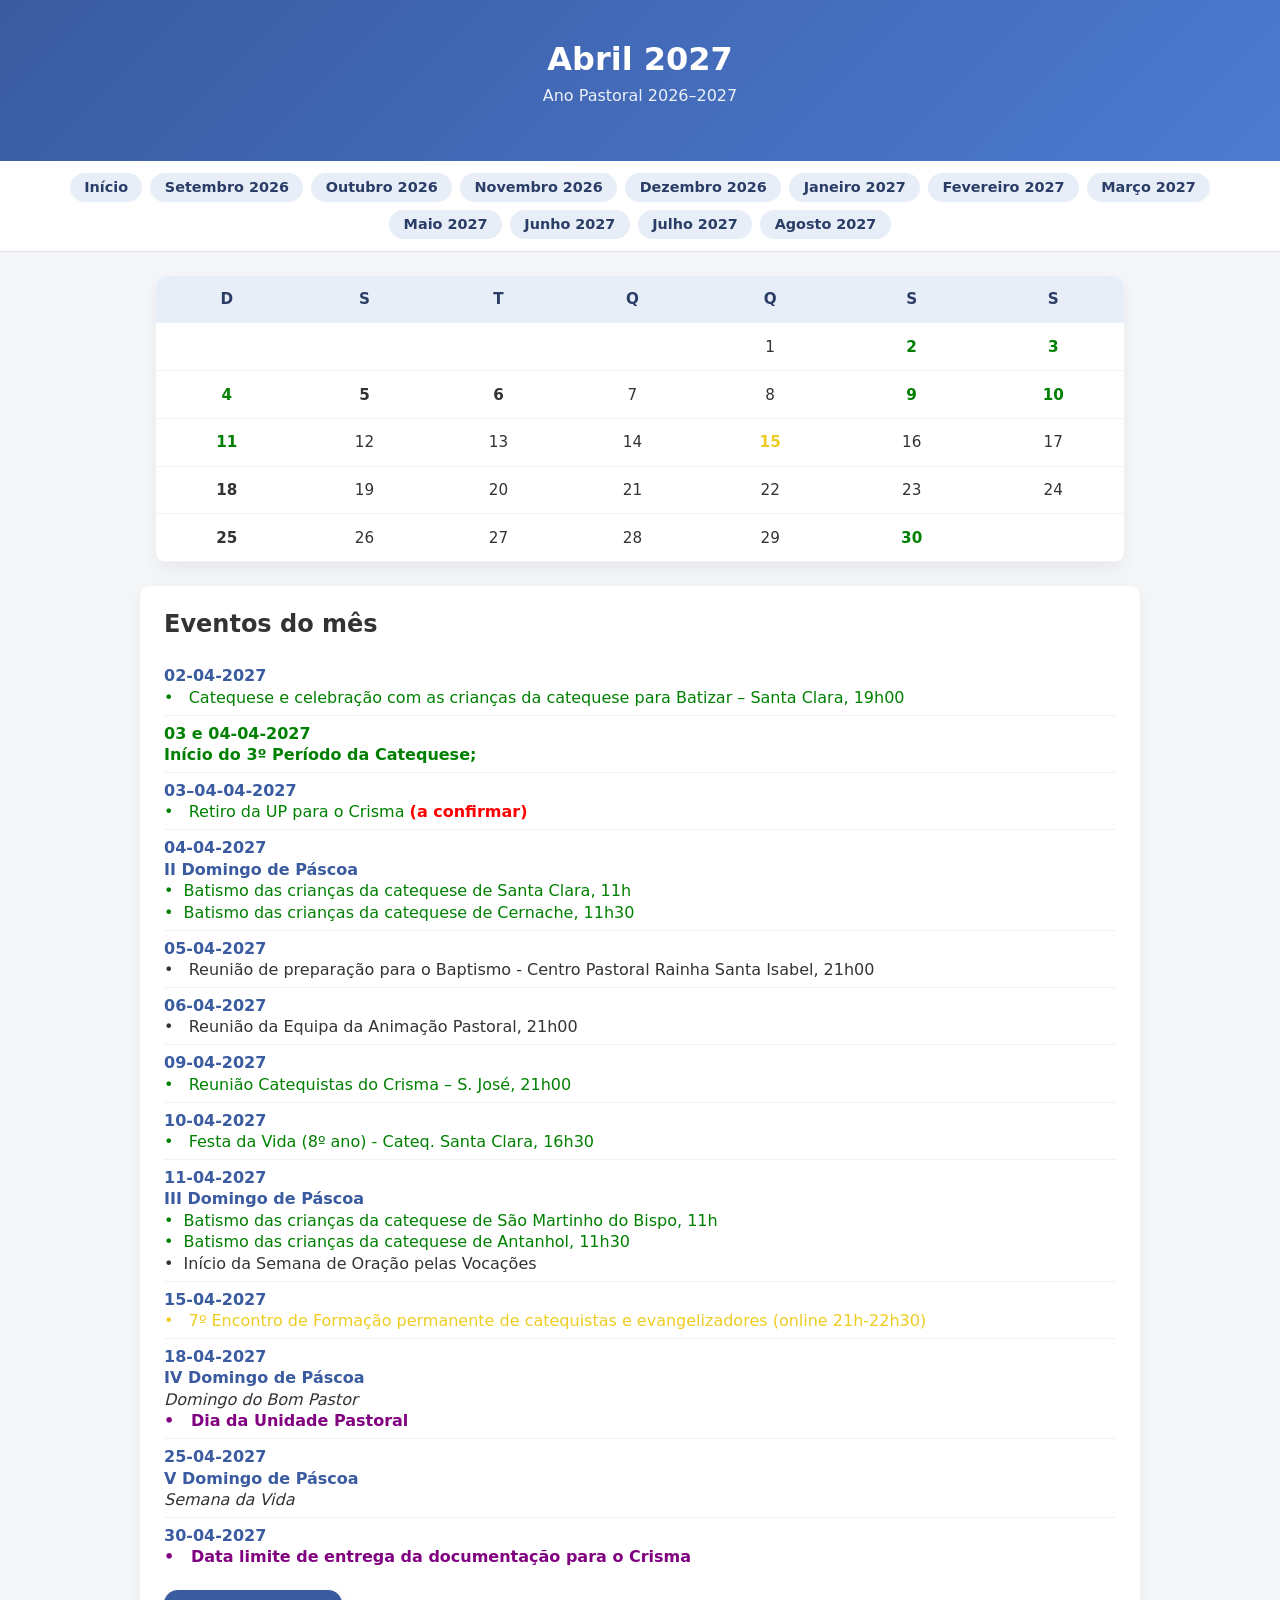
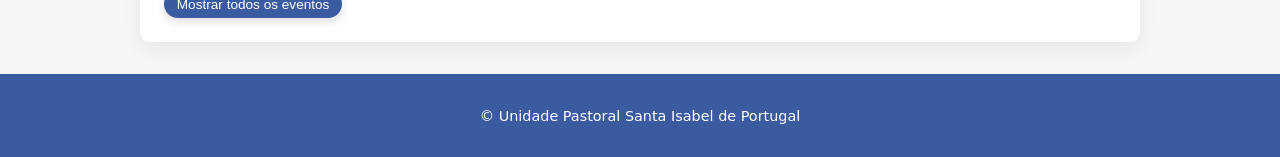
==== abril-2027.html @ 4c645584 "Add files via upload" ====
<!DOCTYPE html>
<html lang="pt">
<head>
  <meta charset="UTF-8">
  <title>Abril 2027 – Catequese UP</title>
  <link rel="stylesheet" href="style.css">
</head>
<body>
<header>
  <h1>Abril 2027</h1>
  <p>Ano Pastoral 2026–2027</p>
</header>

<nav><a href="index.html">Início</a>
<a href="setembro-2026.html">Setembro 2026</a>
<a href="outubro-2026.html">Outubro 2026</a>
<a href="novembro-2026.html">Novembro 2026</a>
<a href="dezembro-2026.html">Dezembro 2026</a>
<a href="janeiro-2027.html">Janeiro 2027</a>
<a href="fevereiro-2027.html">Fevereiro 2027</a>
<a href="marco-2027.html">Março 2027</a>
<a href="maio-2027.html">Maio 2027</a>
<a href="junho-2027.html">Junho 2027</a>
<a href="julho-2027.html">Julho 2027</a>
<a href="agosto-2027.html">Agosto 2027</a>
</nav>

<section class="calendar">
  <table>
    <thead>
      <tr>
        <th>D</th><th>S</th><th>T</th><th>Q</th><th>Q</th><th>S</th><th>S</th>
      </tr>
    </thead>
    <tbody>
      <tr><td></td><td></td><td></td><td></td><td>1</td><td><strong style="color: green;">2</strong></td><td><strong style="color: green;">3</strong></td></tr>
      <tr><td><strong style="color: green;">4</strong></td><td><strong>5</strong></td><td><strong>6</strong></td><td>7</td><td>8</td><td><strong style="color: green;">9</strong></td><td><strong style="color: green;">10</strong></td></tr>
      <tr><td><strong style="color: green;">11</strong></td><td>12</td><td>13</td><td>14</td><td><strong style="color:rgb(238, 204, 33)">15</strong></td><td>16</td><td>17</td></tr>
      <tr><td><strong>18</strong></td><td>19</td><td>20</td><td>21</td><td>22</td><td>23</td><td>24</td></tr>
      <tr><td><strong>25</strong></td><td>26</td><td>27</td><td>28</td><td>29</td><td><strong style="color: green;">30</strong></td><td></td></tr>
    </tbody>
  </table>
</section>

<section class="events">
  <h2>Eventos do mês</h2>
  <ul>
    <li><strong>02-04-2027</strong> <span style="color: green;"> &bull;&nbsp;&nbsp; Catequese e celebração com as crianças da catequese para Batizar – Santa Clara, 19h00 </span></li>
    <li><strong style="color: green;">03 e 04-04-2027</strong> 
    <strong style="color: green;">Início do 3º Período da Catequese; </strong></li>
    <li><strong>03–04-04-2027</strong> <span style="color: green;">&bull;&nbsp;&nbsp; Retiro da UP para o Crisma <strong style="color: red;">(a confirmar)</strong></span></li>
    <li><strong>04-04-2027</strong> <strong>II Domingo de Páscoa</strong> 
    <span style="color: green;"> &bull;&nbsp;&nbsp;Batismo das crianças da catequese de Santa Clara, 11h</span>
    <span style="color: green;"> &bull;&nbsp;&nbsp;Batismo das crianças da catequese de Cernache, 11h30</span></li>
    <li><strong>05-04-2027</strong> &bull;&nbsp;&nbsp; Reunião de preparação para o Baptismo - Centro Pastoral Rainha Santa Isabel, 21h00</li>
    <li><strong>06-04-2027</strong> &bull;&nbsp;&nbsp; Reunião da Equipa da Animação Pastoral, 21h00</li>
    <li><strong>09-04-2027</strong> <span style="color: green;">&bull;&nbsp;&nbsp; Reunião Catequistas do Crisma – S. José, 21h00</span></li>
    <li><strong>10-04-2027</strong> <span style="color: green;">&bull;&nbsp;&nbsp; Festa da Vida (8º ano) - Cateq. Santa Clara, 16h30</span></li>
    <li><strong>11-04-2027</strong> <strong>III Domingo de Páscoa</strong> 
    <span style="color: green;"> &bull;&nbsp;&nbsp;Batismo das crianças da catequese de São Martinho do Bispo, 11h</span>
    <span style="color: green;"> &bull;&nbsp;&nbsp;Batismo das crianças da catequese de Antanhol, 11h30</span>
    &bull;&nbsp;&nbsp;Início da Semana de Oração pelas Vocações</li>
    <li><strong>15-04-2027</strong><span style="color:rgb(238, 204, 33)">&bull;&nbsp;&nbsp; 7º Encontro de Formação permanente de catequistas e evangelizadores (online 21h-22h30)</span></li>
    <li><strong>18-04-2027</strong> <strong>IV Domingo de Páscoa</strong> <span style="font-style: italic;">Domingo do Bom Pastor</span>
    <strong style="color: purple;"> &bull;&nbsp;&nbsp; Dia da Unidade Pastoral</strong></li>
    <li><strong>25-04-2027</strong> <strong>V Domingo de Páscoa</strong> <span style="font-style: italic;">Semana da Vida</span></li>
    <li><strong>30-04-2027</strong> <strong style="color: purple;">&bull;&nbsp;&nbsp; Data limite de entrega da documentação para o Crisma</strong></li>
  </ul>
</section>

<footer><p>© Unidade Pastoral Santa Isabel de Portugal</p></footer>

<script src="script.js"></script>
</body>
</html>
---- style.css ----
:root {
  --bg: #f5f6f8;
  --card-bg: #ffffff;
  --primary: #3a5ba0;
  --primary-soft: #e8eef7;
  --text-main: #333;
  --text-muted: #666;
  --radius: 10px;
  --shadow: 0 8px 20px rgba(0,0,0,0.06);
  --transition-fast: 0.2s ease-out;
}

* {
  box-sizing: border-box;
}

body {
  font-family: "Inter", system-ui, -apple-system, BlinkMacSystemFont, "Segoe UI", sans-serif;
  margin: 0;
  background: var(--bg);
  color: var(--text-main);
}

/* HEADER */

header {
  background: linear-gradient(135deg, #3a5ba0, #4c7bd1);
  color: white;
  padding: 2.5rem 1.5rem;
  text-align: center;
}

header h1 {
  margin: 0;
  font-size: 2rem;
}

header p {
  margin-top: 0.5rem;
  opacity: 0.9;
}

/* NAV */

nav {
  background: #ffffff;
  padding: 0.75rem 1rem;
  display: flex;
  justify-content: center;
  gap: 0.5rem;
  flex-wrap: wrap;
  border-bottom: 1px solid #e0e3ea;
  position: sticky;
  top: 0;
  z-index: 10;
}

nav a {
  padding: 0.4rem 0.9rem;
  background: var(--primary-soft);
  border-radius: 999px;
  text-decoration: none;
  color: #2a3d66;
  font-weight: 600;
  font-size: 0.9rem;
  transition: background var(--transition-fast), transform var(--transition-fast), box-shadow var(--transition-fast);
}

nav a:hover {
  background: #d4def0;
  transform: translateY(-1px);
  box-shadow: 0 4px 10px rgba(0,0,0,0.08);
}

/* LAYOUT */

section {
  max-width: 1000px;
  margin: 1.5rem auto;
  padding: 0 1rem;
}

/* CALENDÁRIO */

.calendar table {
  width: 100%;
  border-collapse: collapse;
  background: var(--card-bg);
  border-radius: var(--radius);
  overflow: hidden;
  box-shadow: var(--shadow);
  animation: fadeInUp 0.4s ease-out;
}

.calendar thead {
  background: var(--primary-soft);
}

.calendar th,
.calendar td {
  padding: 0.9rem 0.4rem;
  text-align: center;
  border-bottom: 1px solid #f0f2f7;
  font-size: 0.95rem;
}

.calendar th {
  font-weight: 600;
  color: #2a3d66;
}

.calendar td {
  position: relative;
  cursor: default;
  transition: background var(--transition-fast), transform var(--transition-fast);
}

.calendar td:not(:empty):hover {
  background: #f7f9ff;
  transform: scale(1.03);
}

/* “badge” de dia (opcional) */

.calendar td:not(:empty)::after {
  content: attr(data-day);
  position: absolute;
  top: 6px;
  left: 8px;
  font-size: 0.7rem;
  color: var(--text-muted);
}

/* EVENTOS */

.events {
  background: var(--card-bg);
  padding: 1.5rem;
  border-radius: var(--radius);
  box-shadow: var(--shadow);
  animation: fadeInUp 0.5s ease-out;
}

.events h2 {
  margin-top: 0;
}

.events ul {
  list-style: none;
  padding: 0;
  margin: 0;
}

.events li {
  padding: 0.5rem 0;
  border-bottom: 1px solid #f0f2f7;
  display: flex;
  flex-direction: column;
  gap: 0.15rem;
  transition: background var(--transition-fast), transform var(--transition-fast), box-shadow var(--transition-fast);
}

.events li:last-child {
  border-bottom: none;
}

.events li strong {
  color: var(--primary);
}

.events li:hover {
  background: #f8f9fc;
  transform: translateX(3px);
  box-shadow: 0 4px 12px rgba(0,0,0,0.04);
}

/* FOOTER */

footer {
  text-align: center;
  padding: 1.2rem;
  background: #3a5ba0;
  color: white;
  margin-top: 2rem;
  font-size: 0.9rem;
}

/* RESPONSIVO */

@media (max-width: 768px) {
  header h1 {
    font-size: 1.6rem;
  }

  .calendar th,
  .calendar td {
    padding: 0.6rem 0.2rem;
    font-size: 0.8rem;
  }

  nav {
    justify-content: flex-start;
  }

  nav a {
    font-size: 0.8rem;
  }
}

@media (max-width: 480px) {
  .calendar table {
    font-size: 0.75rem;
  }

  .events {
    padding: 1.1rem;
  }
}

/* ANIMAÇÕES */

@keyframes fadeInUp {
  from {
    opacity: 0;
    transform: translateY(10px);
  }
  to {
    opacity: 1;
    transform: translateY(0);
  }
}
.calendar td.selected-day {
  background: #dfe7ff !important;
  transform: scale(1.05);
  font-weight: 700;
  color: #2a3d66;
}
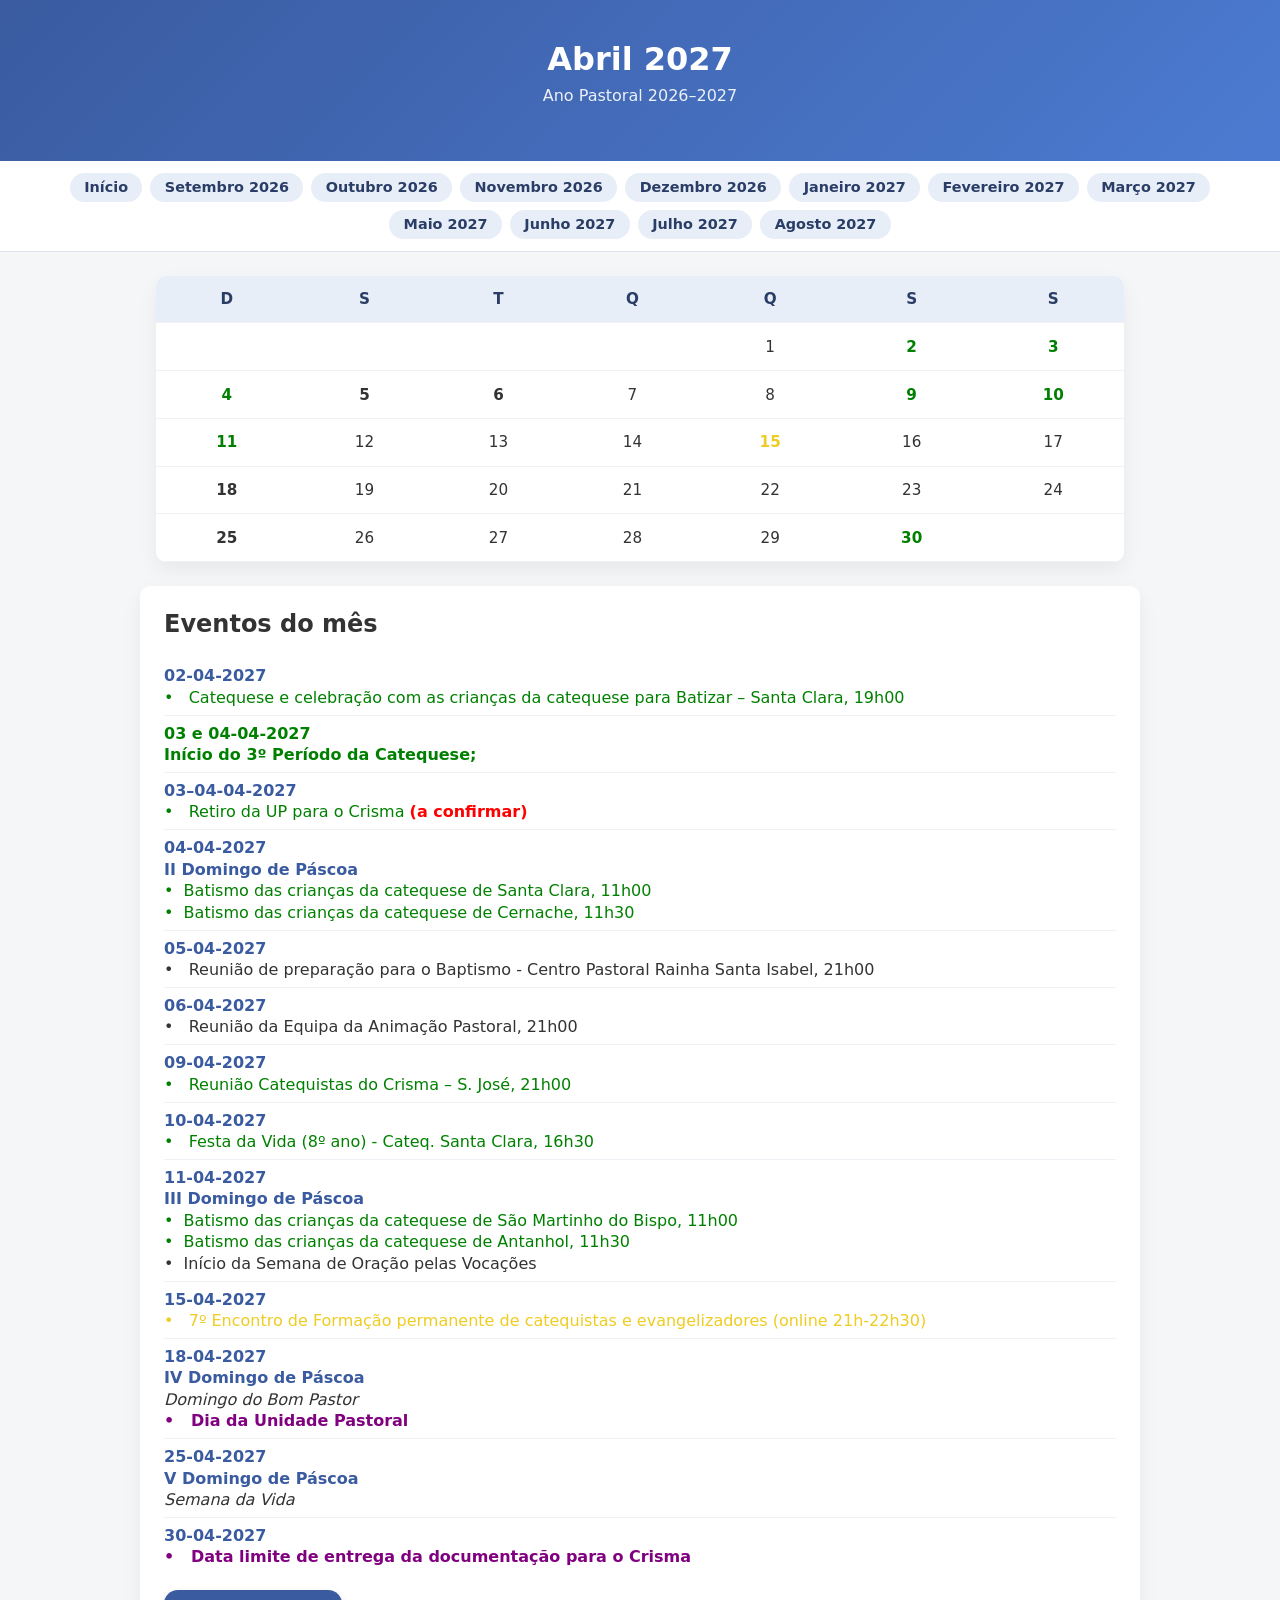
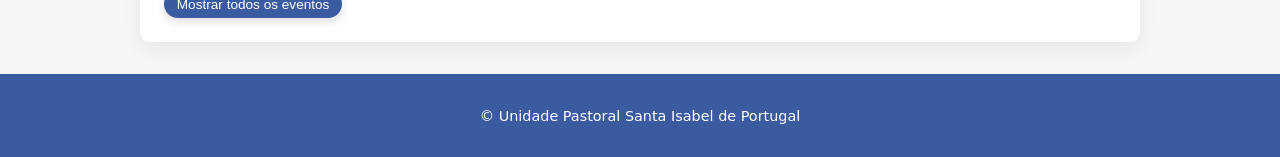
==== commit d3e4f5ca: "Add files via upload" ====
--- a/abril-2027.html
+++ b/abril-2027.html
@@ -50,14 +50,14 @@
     <strong style="color: green;">Início do 3º Período da Catequese; </strong></li>
     <li><strong>03–04-04-2027</strong> <span style="color: green;">&bull;&nbsp;&nbsp; Retiro da UP para o Crisma <strong style="color: red;">(a confirmar)</strong></span></li>
     <li><strong>04-04-2027</strong> <strong>II Domingo de Páscoa</strong> 
-    <span style="color: green;"> &bull;&nbsp;&nbsp;Batismo das crianças da catequese de Santa Clara, 11h</span>
+    <span style="color: green;"> &bull;&nbsp;&nbsp;Batismo das crianças da catequese de Santa Clara, 11h00</span>
     <span style="color: green;"> &bull;&nbsp;&nbsp;Batismo das crianças da catequese de Cernache, 11h30</span></li>
     <li><strong>05-04-2027</strong> &bull;&nbsp;&nbsp; Reunião de preparação para o Baptismo - Centro Pastoral Rainha Santa Isabel, 21h00</li>
     <li><strong>06-04-2027</strong> &bull;&nbsp;&nbsp; Reunião da Equipa da Animação Pastoral, 21h00</li>
     <li><strong>09-04-2027</strong> <span style="color: green;">&bull;&nbsp;&nbsp; Reunião Catequistas do Crisma – S. José, 21h00</span></li>
     <li><strong>10-04-2027</strong> <span style="color: green;">&bull;&nbsp;&nbsp; Festa da Vida (8º ano) - Cateq. Santa Clara, 16h30</span></li>
     <li><strong>11-04-2027</strong> <strong>III Domingo de Páscoa</strong> 
-    <span style="color: green;"> &bull;&nbsp;&nbsp;Batismo das crianças da catequese de São Martinho do Bispo, 11h</span>
+    <span style="color: green;"> &bull;&nbsp;&nbsp;Batismo das crianças da catequese de São Martinho do Bispo, 11h00</span>
     <span style="color: green;"> &bull;&nbsp;&nbsp;Batismo das crianças da catequese de Antanhol, 11h30</span>
     &bull;&nbsp;&nbsp;Início da Semana de Oração pelas Vocações</li>
     <li><strong>15-04-2027</strong><span style="color:rgb(238, 204, 33)">&bull;&nbsp;&nbsp; 7º Encontro de Formação permanente de catequistas e evangelizadores (online 21h-22h30)</span></li>
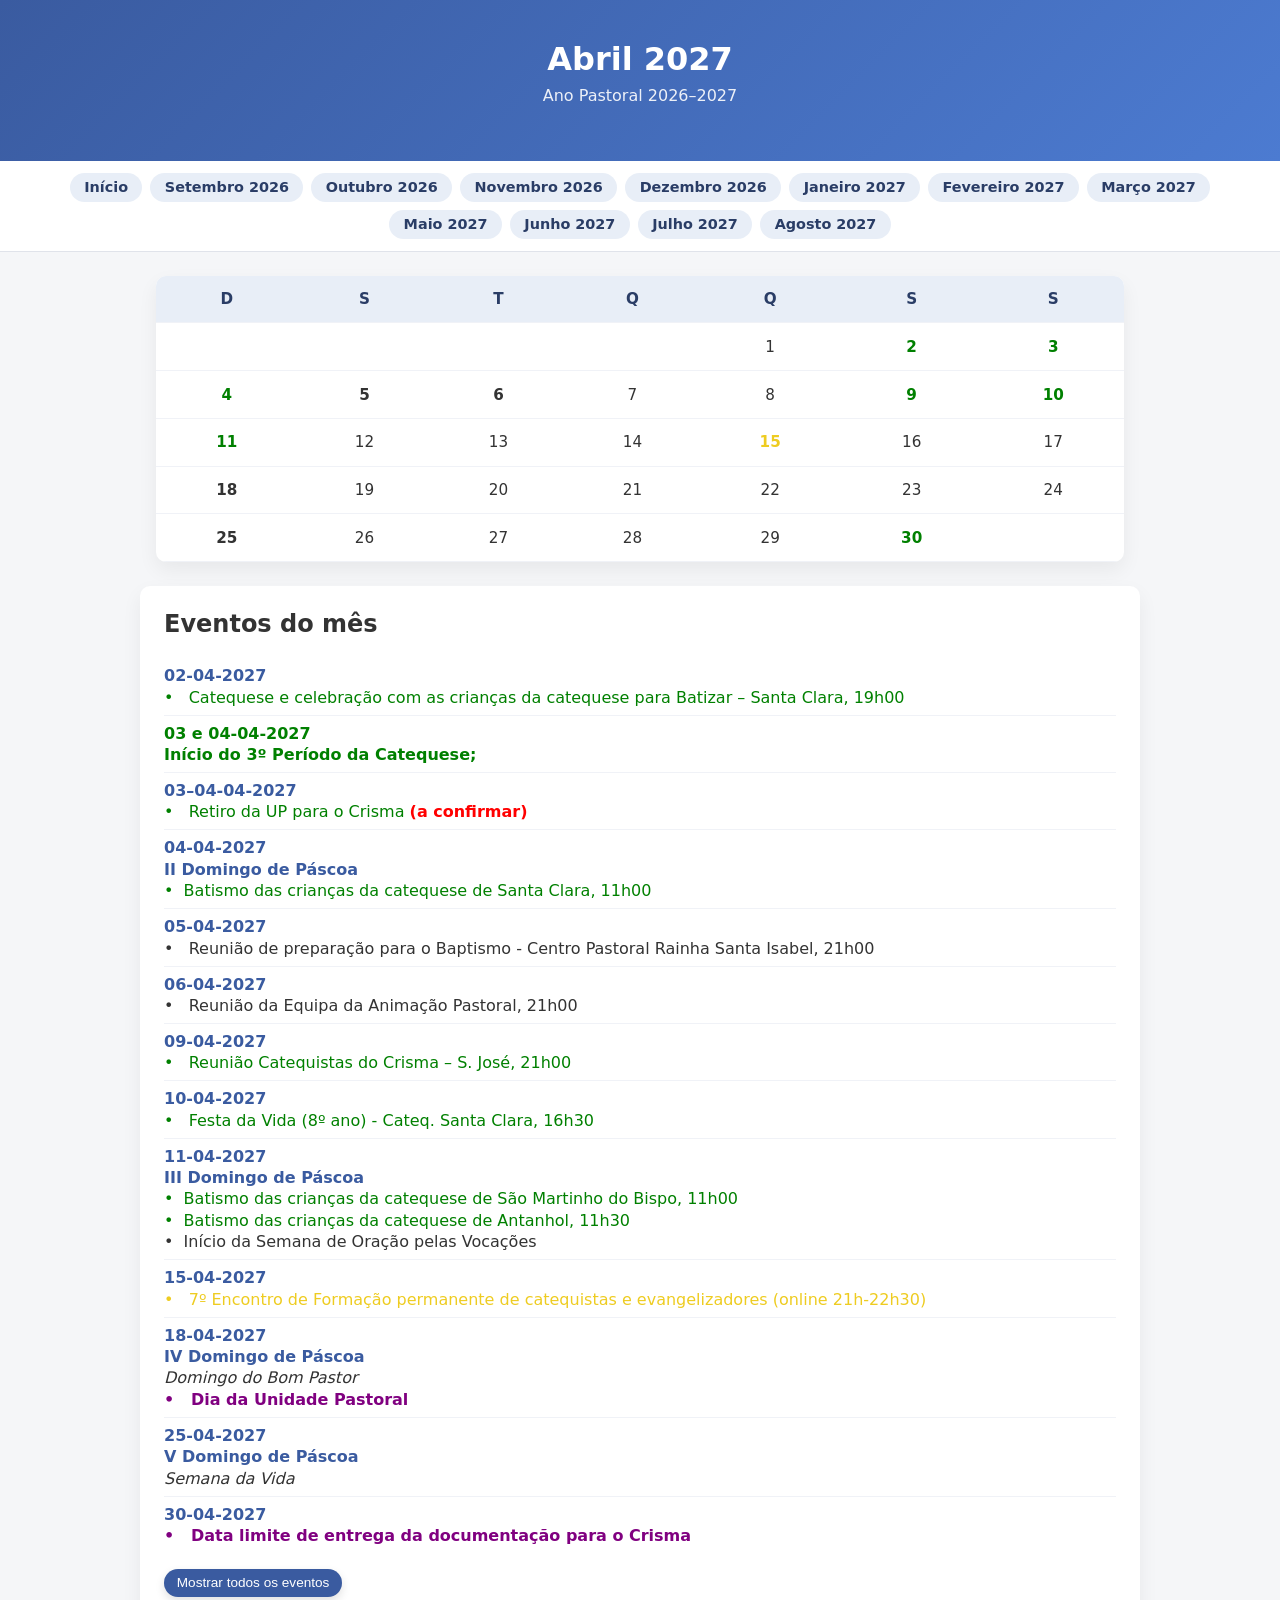
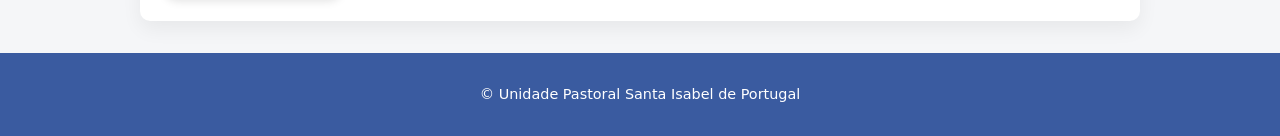
==== commit 5698df2d: "Add files via upload" ====
--- a/abril-2027.html
+++ b/abril-2027.html
@@ -51,7 +51,6 @@
     <li><strong>03–04-04-2027</strong> <span style="color: green;">&bull;&nbsp;&nbsp; Retiro da UP para o Crisma <strong style="color: red;">(a confirmar)</strong></span></li>
     <li><strong>04-04-2027</strong> <strong>II Domingo de Páscoa</strong> 
     <span style="color: green;"> &bull;&nbsp;&nbsp;Batismo das crianças da catequese de Santa Clara, 11h00</span>
-    <span style="color: green;"> &bull;&nbsp;&nbsp;Batismo das crianças da catequese de Cernache, 11h30</span></li>
     <li><strong>05-04-2027</strong> &bull;&nbsp;&nbsp; Reunião de preparação para o Baptismo - Centro Pastoral Rainha Santa Isabel, 21h00</li>
     <li><strong>06-04-2027</strong> &bull;&nbsp;&nbsp; Reunião da Equipa da Animação Pastoral, 21h00</li>
     <li><strong>09-04-2027</strong> <span style="color: green;">&bull;&nbsp;&nbsp; Reunião Catequistas do Crisma – S. José, 21h00</span></li>
